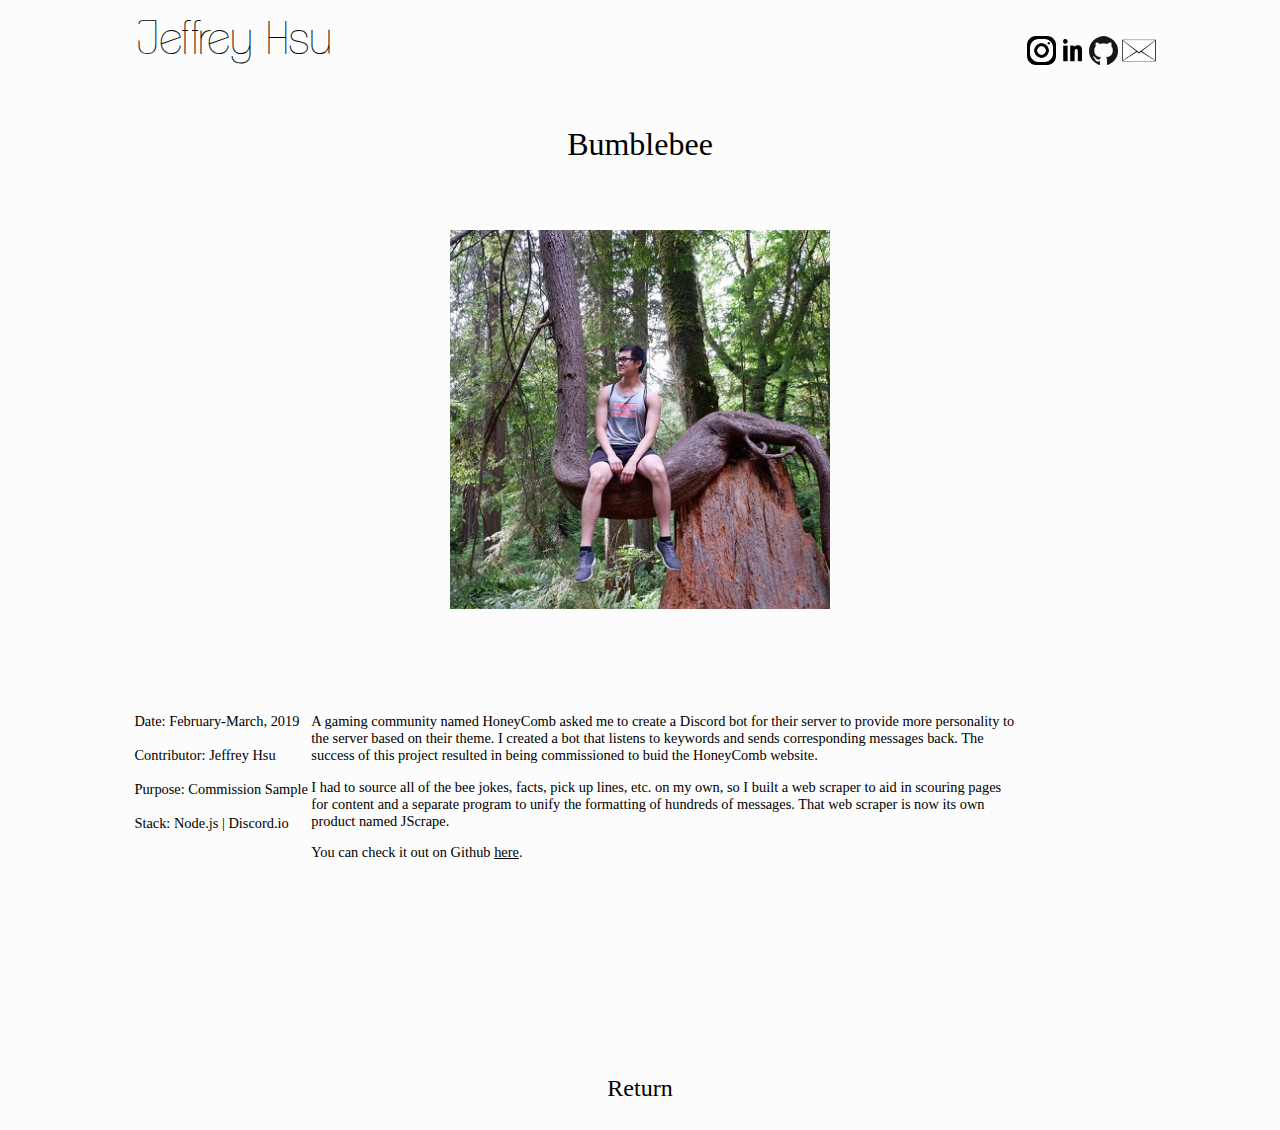
==== bumblebee.html @ b2862dff "Added pages with detailed content for each project" ====
<!DOCTYPE html>
<html>
<head>
  <meta name="viewport" content="width=device-width, initial-scale=1">
  <link rel="stylesheet" type="text/css" href="./css/common.css">
  <link rel="stylesheet" type="text/css" href="./css/github.css">
  <link rel="shortcut icon" href="./resources/icons/favicon.png"/>
  <title>Jeffrey Hsu - Bumblebee</title>
</head>
<body>
  <div id="topbar">
    <a href="/" id="title">Jeffrey Hsu</a>
	<div id="social-media">
      <a href="https://www.instagram.com/jeffhsu42/" target="_blank"><img class="icon" src="./resources/icons/ig.png"></img></a>
      <a href="https://www.linkedin.com/in/jeffrey-hsu-54a232122/" target="_blank"><img class="icon" src="./resources/icons/in.png"></img></a>
      <a href="https://github.com/Jeff-M-Hsu" target="_blank"><img class="icon" src="./resources/icons/oc.png"></img></a>
      <a href="mailto:jeff_m_hsu@hotmail.com" target="_blank"><img class="icon" id="email" src="./resources/icons/em.png"></img></a>
    </div>
  </div>
  <div id="main">
  	<h1 id="projectname">Bumblebee</h1>
    <div class="row">
	  <img style="width: 30%; height: auto;" class="hover" id="row1" src="./resources/img/thumbnail/me.jpg">
	</div>
	<div class="row-space"></div>
	<div class="row">
	  <div class="left-col">
	    <p class="meta">
		Date: February-March, 2019<br><br>
		Contributor: Jeffrey Hsu<br><br>
		Purpose: Commission Sample<br><br>
		Stack: Node.js | Discord.io
		</p>
	  </div>
	  <div class="right-col">
	    <p>
		A gaming community named HoneyComb asked me to create a Discord bot for their server to provide more 
		personality to the server based on their theme. I created a bot that listens to keywords and sends corresponding 
		messages back. The success of this project resulted in being commissioned to buid the HoneyComb website. 
		</p>
		<p>
		I had to source all of the bee jokes, facts, pick up lines, etc. on my own, so I built a web scraper to aid in scouring 
		pages for content and a separate program to unify the formatting of hundreds of messages. That web scraper is now its 
		own product named JScrape.
		</p>
		<p>
		You can check it out on Github <a class="ext-link" href="https://github.com/Jeff-M-Hsu/Bumblebee">here</a>.
		</p>
	  </div>
	</div>
	<div class="row-space"></div>
	<div class="row-space"></div>
	<div class="row">
	  <a id="back-button" href="/"><h2 >Return</h2></a>
	</div>
  </div>
</body>
---- css/common.css ----
@font-face{
  font-family: "Clemente";
  src: url("../resources/fonts/Clemente.ttf");
}
body{
  margin-top: 3vh;
  background-color: #FCFCFC;
}
h1, h2{
  font-family: Candara;
  font-weight: 100;
}
#landing{
  margin-left: 10%;
  margin-top: 20vh;
  padding-bottom: 13vh;
}
.intro{
  padding-top: 4vh;
  width: 80%;
}
#resume{
  font-family: Candara;
  font-weight: 100;
  color: black;
  font-size: 1.4em;
}
.hover{
	width: 100%;
	height: auto;
}
#main{
	margin-top: 10%;
}
#topbar{
	display: block;
	position: fixed;
	top: 0;
	width: 100%;
	background-color: #FCFCFC;
}
#title{
  margin-top: 1%;
  margin-left: 10%;
  float: left;
  font-family: "Clemente", Arial;
  font-size: 2.9em;
  text-decoration: none;
  color: black;
}

.icon{
  width: 1.8m;
  height: 1.8em;
  padding-right: 2px;
}
#email{
  width: 2.4em;
}
#social-media{
  float: left;
  margin-top: 1vh;
  margin-left: 10%;
  padding-bottom: 1vh;
}
@media (min-width: 481px){
#social-media{
	display: flex;
	margin-top: 4vh;
	float: right;
	margin-right: 10%;
  }
}
.row{
	display: flex;
	justify-content: center;
}
.row-space{
	display: flex;
	justify-content: center;
	padding-bottom: 10vh;
}
.left-col{
	width: 20%;
	margin-left: 10%;
}
.right-col{
	width: 80%;
	margin-right: 20%;
}
.meta{
	padding-bottom: .5vh;
}
#projectname{
	text-align: center; 
	width: 100%; 
	margin-left: 0%; 
	padding-bottom: 5vh;
}
#back-button{
	text-align: center;
	text-decoration: none;
	color: black;
	bottom: 0;
	position: relative;
}
	
@media (min-width: 481px){
  #landing{
    margin-left: 10%;
    margin-top: 40vh;
    padding-bottom: 25vh;
  }
  .intro{
    padding-top: 3vh;
    width: 75%;
  }
}
@media (min-width: 1200px){
	.intro{
		width: 60%;
	}
}
@media (min-width: 2560px){
  #title{
	font-size: 5em;
  }
  .icon{
	  width: 3em;
	  height: 3em;
  }
  #email{
	  width: 3.6em;
  }
  h1{
	  font-size: 3.5em;
  }
  h2{
	  font-size: 3em;
  }
  #resume{
	  font-size: 3em;
  }
  #landing{
    margin-left: 10%;
    margin-top: 40vh;
    padding-bottom: 25vh;
  }
}
---- css/github.css ----
h3{
  padding-top: 10vh;
  padding-bottom: 3vh;
  display: flex;
  justify-content: flex-start;
}
.deck{
  display: flex;
  justify-content: space-evenly;
  flex-wrap: wrap;
  padding-top: 7vh;
}
.card{
  border-style: solid;
  border-width: 1px;
  border-color: #BBBBBB;
  width: 44%;
  color: black;
  text-decoration: none;
}
.container{
  margin-left: 2vh;
  padding-bottom: 3vh;
  height: 6em;

}
.description{
  margin-right: 2vh;
}
p{
  font-size: .9em;
}
.tags{
	margin-left: 2vh;
}
.ext-link{
	color: black;
}
@media (max-width: 480px){
  .card{
	  width: 100%;
  }
}
@media (min-width: 481px){
  h3{
    margin-left: 10%;
  }
  .deck{
	  width: 80%;
	  margin-left: 10%;
	  padding-bottom: 2vh;
  }
}
@media (min-width: 2560px){
	h4{
		font-size: 1.7em;
	}
	p{
		font-size: 1.4em;
	}
}
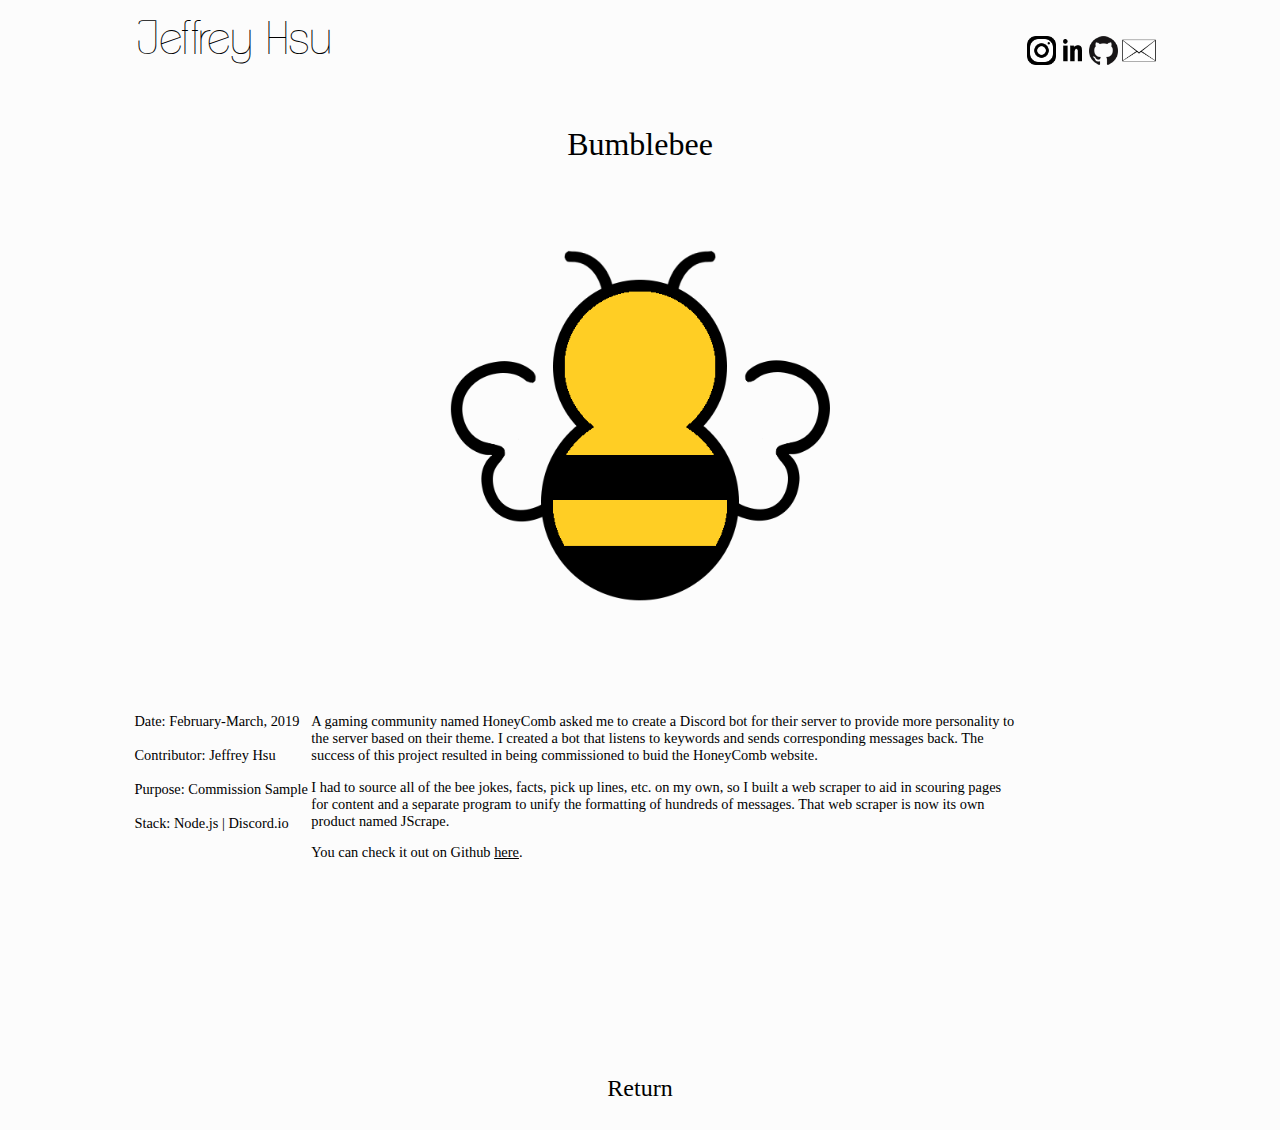
==== commit c2f4d9af: "Removed unnecessary html tags" ====
--- a/bumblebee.html
+++ b/bumblebee.html
@@ -20,7 +20,7 @@
   <div id="main">
   	<h1 id="projectname">Bumblebee</h1>
     <div class="row">
-	  <img style="width: 30%; height: auto;" class="hover" id="row1" src="./resources/img/thumbnail/me.jpg">
+	  <img style="width: 30%; height: auto;" class="cover" src="./resources/img/bumblebee.png">
 	</div>
 	<div class="row-space"></div>
 	<div class="row">
--- a/css/common.css
+++ b/css/common.css
@@ -25,7 +25,7 @@
   color: black;
   font-size: 1.4em;
 }
-.hover{
+.cover{
 	width: 100%;
 	height: auto;
 }
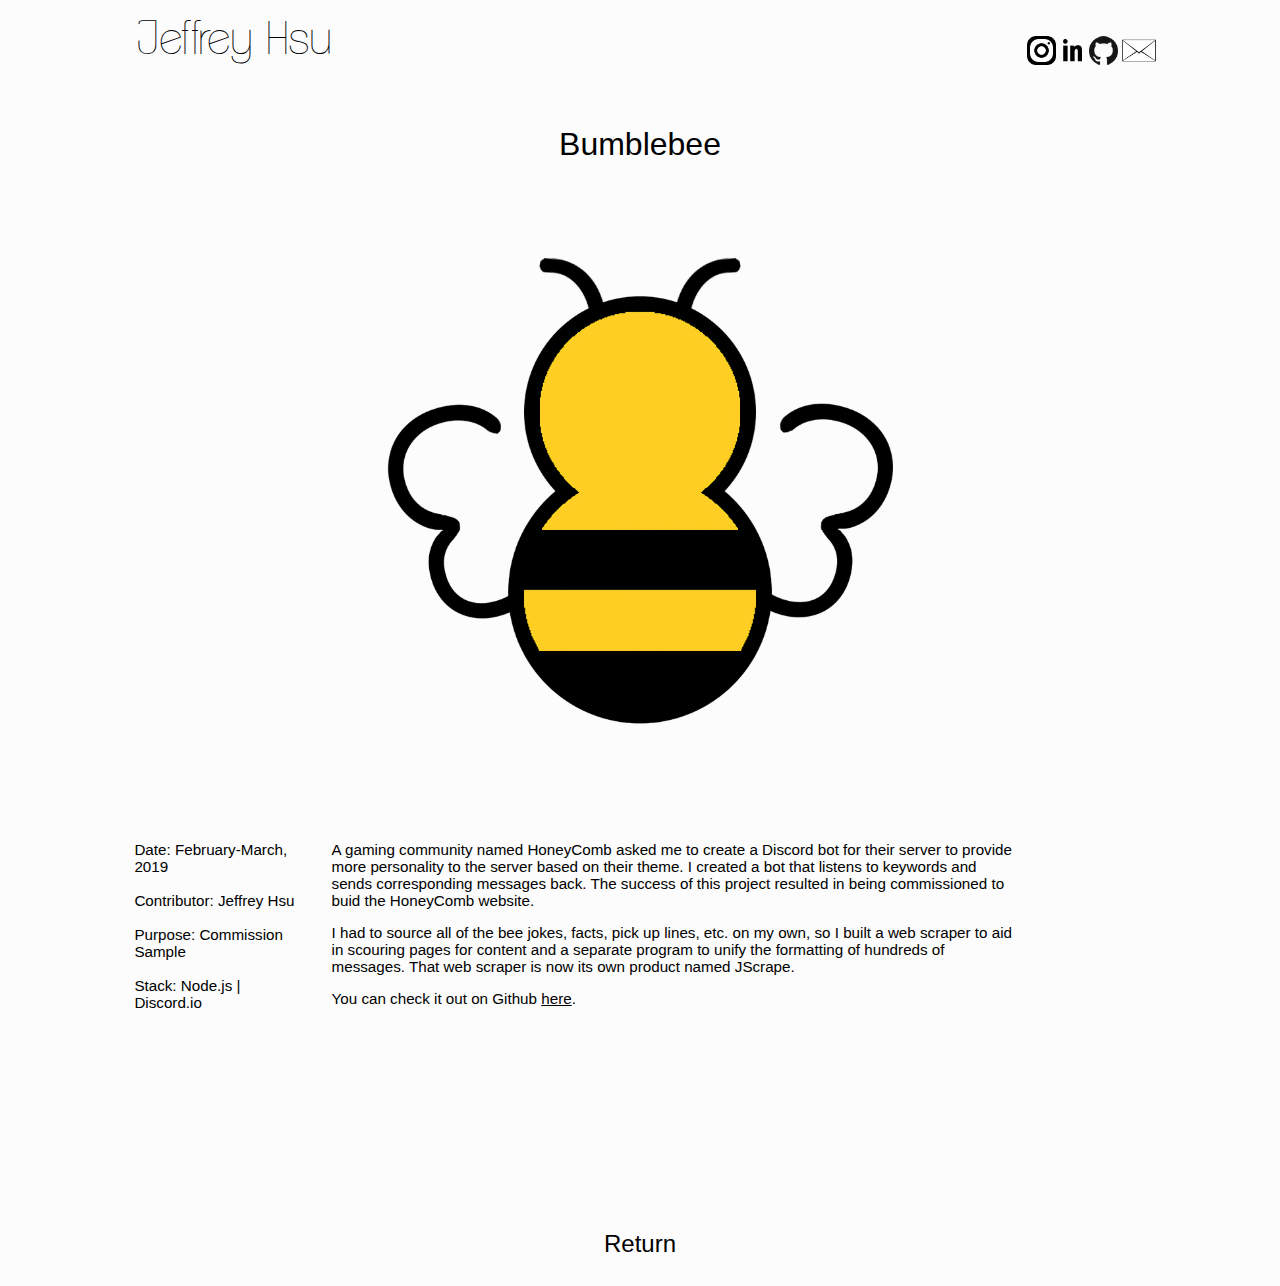
==== commit f6b484a9: "Added responsive layouts to project pages" ====
--- a/bumblebee.html
+++ b/bumblebee.html
@@ -20,7 +20,7 @@
   <div id="main">
   	<h1 id="projectname">Bumblebee</h1>
     <div class="row">
-	  <img style="width: 30%; height: auto;" class="cover" src="./resources/img/bumblebee.png">
+	  <img class="cover" src="./resources/img/bumblebee.png">
 	</div>
 	<div class="row-space"></div>
 	<div class="row">
--- a/css/common.css
+++ b/css/common.css
@@ -7,7 +7,7 @@
   background-color: #FCFCFC;
 }
 h1, h2{
-  font-family: Candara;
+  font-family: Candara, Helvetica, Arial;
   font-weight: 100;
 }
 #landing{
@@ -20,13 +20,13 @@
   width: 80%;
 }
 #resume{
-  font-family: Candara;
+  font-family: Candara, Helvetica, Arial;
   font-weight: 100;
   color: black;
   font-size: 1.4em;
 }
 .cover{
-	width: 100%;
+	width: 40%;
 	height: auto;
 }
 #main{
@@ -43,12 +43,11 @@
   margin-top: 1%;
   margin-left: 10%;
   float: left;
-  font-family: "Clemente", Arial;
+  font-family: "Clemente", Candara, Helvetica, Arial;
   font-size: 2.9em;
   text-decoration: none;
   color: black;
 }
-
 .icon{
   width: 1.8m;
   height: 1.8em;
@@ -62,14 +61,6 @@
   margin-top: 1vh;
   margin-left: 10%;
   padding-bottom: 1vh;
-}
-@media (min-width: 481px){
-#social-media{
-	display: flex;
-	margin-top: 4vh;
-	float: right;
-	margin-right: 10%;
-  }
 }
 .row{
 	display: flex;
@@ -104,7 +95,6 @@
 	bottom: 0;
 	position: relative;
 }
-	
 @media (min-width: 481px){
   #landing{
     margin-left: 10%;
@@ -115,11 +105,36 @@
     padding-top: 3vh;
     width: 75%;
   }
+  #social-media{
+	display: flex;
+	margin-top: 4vh;
+	float: right;
+	margin-right: 10%;
+  }
+}
+@media (max-width: 760px){
+  .cover{
+    width: 90%;
+    height: auto;
+  }
+  #projectname{
+    padding-top: 12vh;
+  }
+  .right-col{
+    margin-right: 0;
+    margin-left: 5%;
+  }
+  .left-col{
+    margin-left: 0;
+  }
 }
 @media (min-width: 1200px){
-	.intro{
-		width: 60%;
-	}
+  .intro{
+    width: 60%;
+  }
+  .left-col{
+    margin-right: 2%;
+  }
 }
 @media (min-width: 2560px){
   #title{
@@ -146,4 +161,22 @@
     margin-top: 40vh;
     padding-bottom: 25vh;
   }
+  #projectname{
+    font-size: 2.8em;
+  }
+  .left-col, .right-col{
+    font-size: 1.1em;
+  }
+}
+@media (min-width: 3840px){
+  .cover{
+    width: 35%;
+    height: auto;
+  }
+  #projectname{
+    font-size: 4em;
+  }
+  .left-col, .right-col{
+    font-size: 1.6em;
+  }
 }--- a/css/github.css
+++ b/css/github.css
@@ -6,6 +6,7 @@
 }
 .deck{
   display: flex;
+  font-family: Candara, Helvetica, Arial;
   justify-content: space-evenly;
   flex-wrap: wrap;
   padding-top: 7vh;
@@ -28,7 +29,8 @@
   margin-right: 2vh;
 }
 p{
-  font-size: .9em;
+  font-family: Candara, Helvetica, Arial;
+  font-size: .95em;
 }
 .tags{
 	margin-left: 2vh;
@@ -51,6 +53,7 @@
 	  padding-bottom: 2vh;
   }
 }
+
 @media (min-width: 2560px){
 	h4{
 		font-size: 1.7em;
